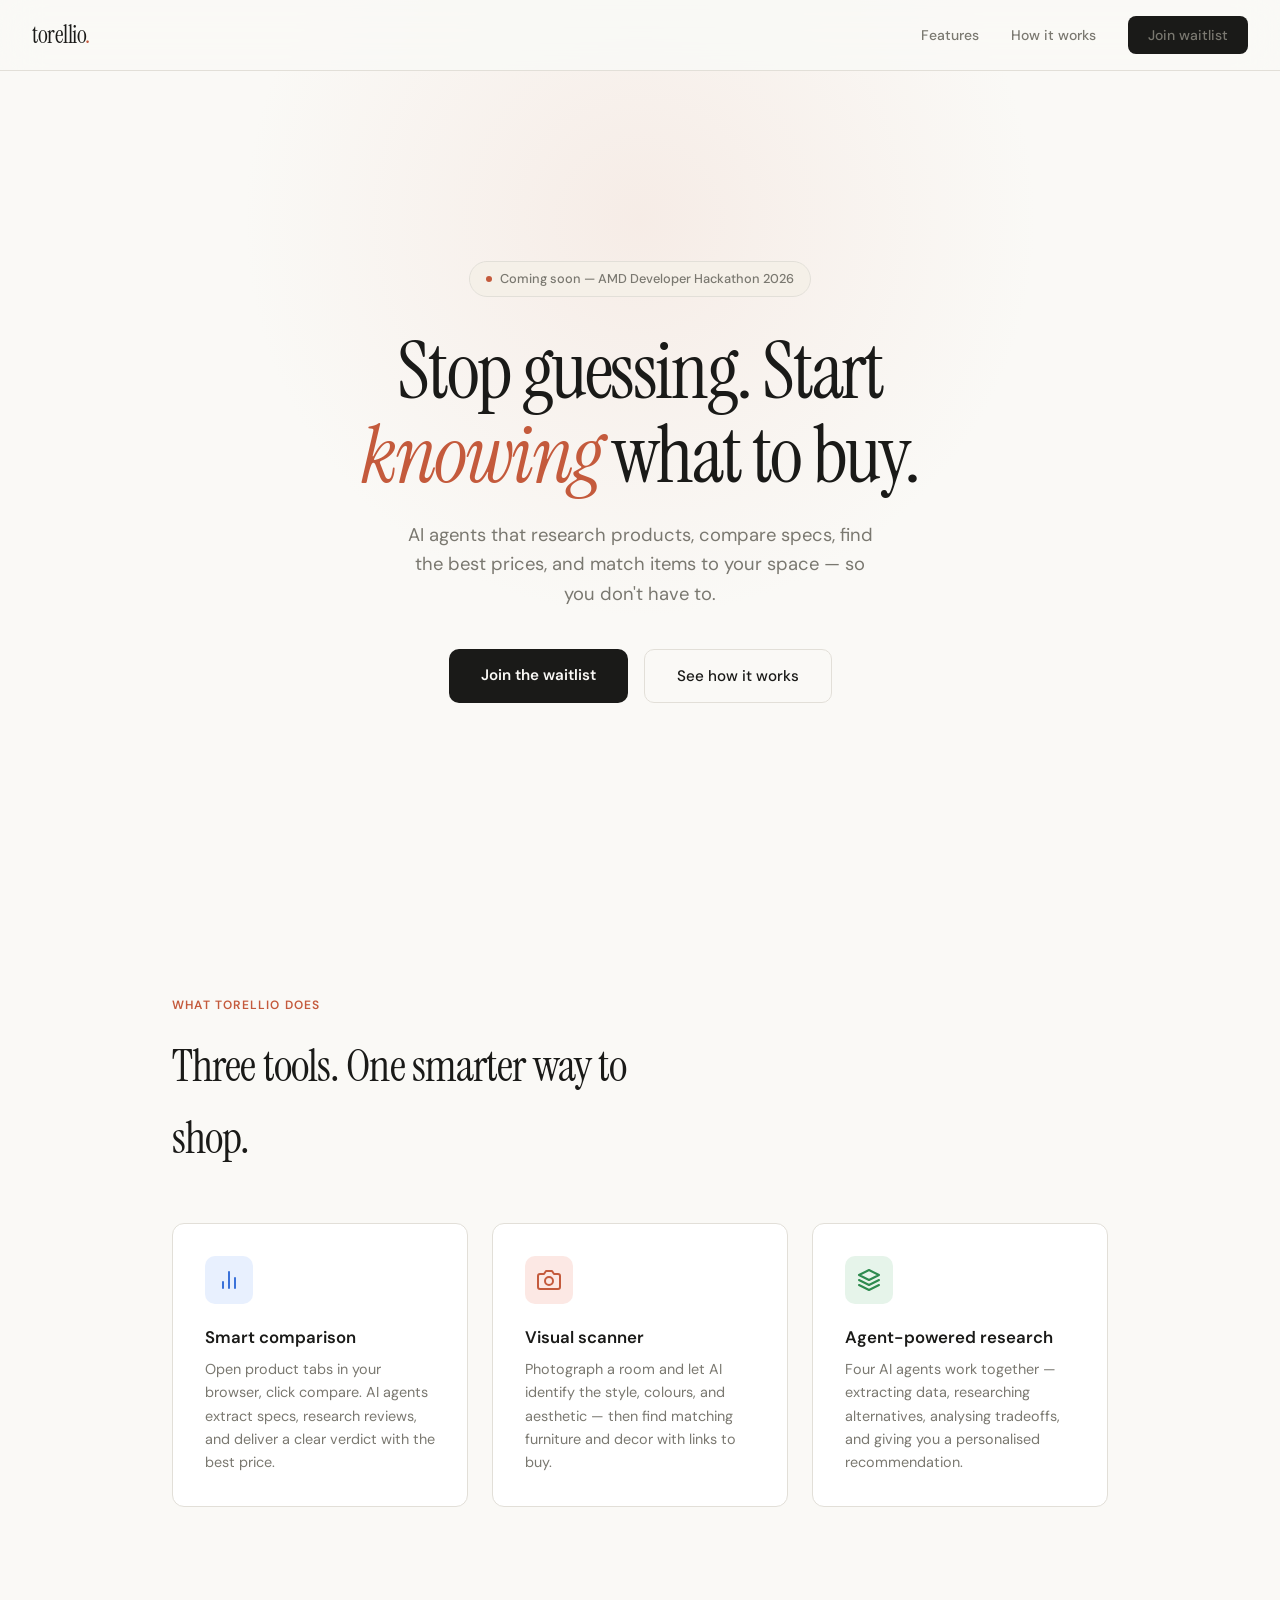
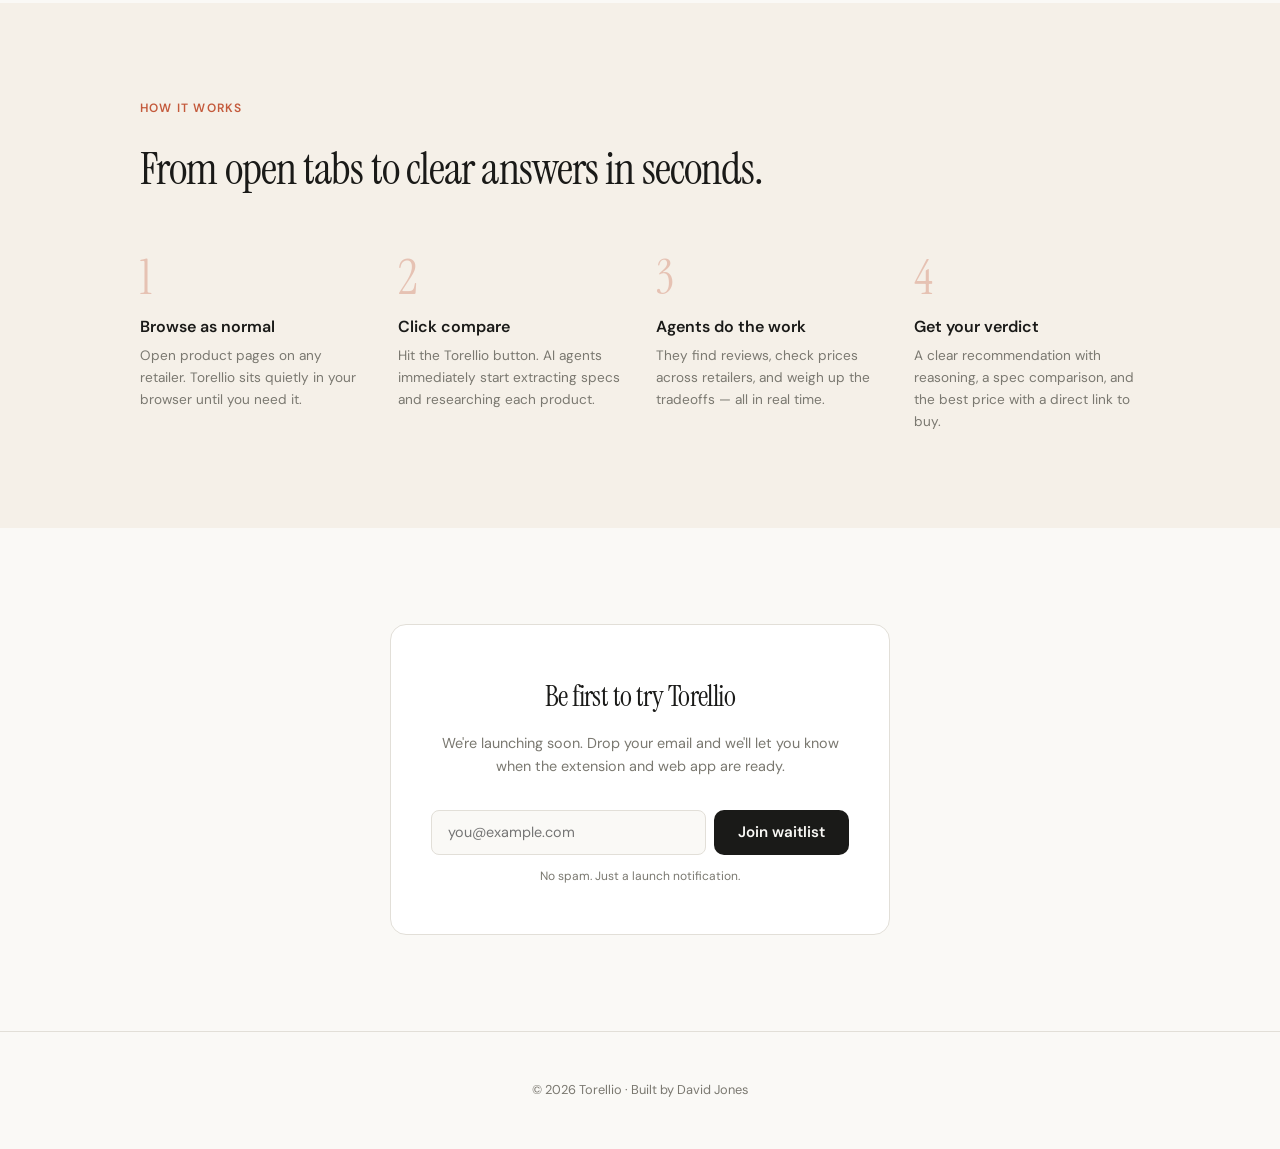
==== index.html @ 9ea8a713 "Initial landing page" ====
<!DOCTYPE html>
<html lang="en">
<head>
<meta charset="UTF-8">
<meta name="viewport" content="width=device-width, initial-scale=1.0">
<title>Torellio — Shop smarter with AI agents</title>
<meta name="description" content="Torellio uses AI agents to compare products, find the best prices, and match items to your style. Browser extension and visual scanner.">
<link rel="preconnect" href="https://fonts.googleapis.com">
<link rel="preconnect" href="https://fonts.gstatic.com" crossorigin>
<link href="https://fonts.googleapis.com/css2?family=DM+Sans:ital,opsz,wght@0,9..40,400;0,9..40,500;0,9..40,600;0,9..40,700;1,9..40,400&family=Instrument+Serif:ital@0;1&display=swap" rel="stylesheet">
<style>
*,*::before,*::after{margin:0;padding:0;box-sizing:border-box}
:root{
  --ink:#1a1a18;
  --paper:#faf9f6;
  --warm:#f5f0e8;
  --accent:#c45a3c;
  --accent-light:#f0d9cf;
  --muted:#7a7870;
  --border:#e2dfd8;
  --radius:12px;
}
html{scroll-behavior:smooth}
body{
  font-family:'DM Sans',system-ui,sans-serif;
  background:var(--paper);
  color:var(--ink);
  line-height:1.6;
  -webkit-font-smoothing:antialiased;
}

/* NAV */
nav{
  position:fixed;top:0;left:0;right:0;z-index:100;
  padding:1rem 2rem;
  display:flex;align-items:center;justify-content:space-between;
  background:rgba(250,249,246,0.85);
  backdrop-filter:blur(20px);
  border-bottom:1px solid var(--border);
}
.logo{
  font-family:'Instrument Serif',serif;
  font-size:1.5rem;
  font-weight:400;
  letter-spacing:-0.02em;
  color:var(--ink);
  text-decoration:none;
}
.logo span{color:var(--accent)}
.nav-links{display:flex;gap:2rem;align-items:center}
.nav-links a{
  text-decoration:none;color:var(--muted);
  font-size:0.875rem;font-weight:500;
  transition:color 0.2s;
}
.nav-links a:hover{color:var(--ink)}
.nav-cta{
  background:var(--ink);color:var(--paper);
  padding:0.5rem 1.25rem;border-radius:8px;
  font-size:0.875rem;font-weight:600;
  text-decoration:none;transition:opacity 0.2s;
}
.nav-cta:hover{opacity:0.85}

/* HERO */
.hero{
  min-height:100vh;
  display:flex;flex-direction:column;
  align-items:center;justify-content:center;
  text-align:center;
  padding:8rem 2rem 4rem;
  position:relative;
  overflow:hidden;
}
.hero::before{
  content:'';position:absolute;
  top:-20%;left:50%;transform:translateX(-50%);
  width:800px;height:800px;
  background:radial-gradient(circle,var(--accent-light) 0%,transparent 70%);
  opacity:0.4;pointer-events:none;
}
.badge{
  display:inline-flex;align-items:center;gap:0.5rem;
  background:var(--warm);border:1px solid var(--border);
  padding:0.4rem 1rem;border-radius:100px;
  font-size:0.8rem;font-weight:500;color:var(--muted);
  margin-bottom:2rem;
  animation:fadeUp 0.8s ease both;
}
.badge-dot{
  width:6px;height:6px;border-radius:50%;
  background:var(--accent);
  animation:pulse 2s ease infinite;
}
h1{
  font-family:'Instrument Serif',serif;
  font-size:clamp(2.8rem,7vw,5rem);
  line-height:1.05;
  font-weight:400;
  letter-spacing:-0.03em;
  max-width:700px;
  margin-bottom:1.5rem;
  animation:fadeUp 0.8s ease 0.1s both;
}
h1 em{
  font-style:italic;
  color:var(--accent);
}
.hero p{
  font-size:1.15rem;
  color:var(--muted);
  max-width:480px;
  margin-bottom:2.5rem;
  animation:fadeUp 0.8s ease 0.2s both;
}
.hero-actions{
  display:flex;gap:1rem;flex-wrap:wrap;justify-content:center;
  animation:fadeUp 0.8s ease 0.3s both;
}
.btn-primary{
  background:var(--ink);color:var(--paper);
  padding:0.85rem 2rem;border-radius:10px;
  font-size:0.95rem;font-weight:600;
  text-decoration:none;
  transition:transform 0.2s,opacity 0.2s;
  border:none;cursor:pointer;
  font-family:inherit;
}
.btn-primary:hover{transform:translateY(-1px);opacity:0.9}
.btn-secondary{
  background:transparent;color:var(--ink);
  padding:0.85rem 2rem;border-radius:10px;
  font-size:0.95rem;font-weight:500;
  text-decoration:none;
  border:1px solid var(--border);
  transition:border-color 0.2s;
}
.btn-secondary:hover{border-color:var(--muted)}

/* FEATURES */
.features{
  padding:6rem 2rem;
  max-width:1000px;margin:0 auto;
}
.section-label{
  font-size:0.75rem;font-weight:600;
  text-transform:uppercase;letter-spacing:0.1em;
  color:var(--accent);
  margin-bottom:1rem;
}
.features h2{
  font-family:'Instrument Serif',serif;
  font-size:clamp(2rem,4vw,2.8rem);
  font-weight:400;
  letter-spacing:-0.02em;
  margin-bottom:3rem;
  max-width:500px;
}
.feature-grid{
  display:grid;
  grid-template-columns:repeat(auto-fit,minmax(280px,1fr));
  gap:1.5rem;
}
.feature-card{
  background:white;
  border:1px solid var(--border);
  border-radius:var(--radius);
  padding:2rem;
  transition:transform 0.3s ease,box-shadow 0.3s ease;
}
.feature-card:hover{
  transform:translateY(-4px);
  box-shadow:0 12px 40px rgba(0,0,0,0.06);
}
.feature-icon{
  width:48px;height:48px;
  border-radius:10px;
  display:flex;align-items:center;justify-content:center;
  font-size:1.4rem;
  margin-bottom:1.25rem;
}
.fi-compare{background:#e8f0fe;color:#3b72d9}
.fi-scan{background:#fce8e4;color:var(--accent)}
.fi-agent{background:#e6f4ea;color:#2d8a4e}
.feature-card h3{
  font-size:1.05rem;font-weight:600;
  margin-bottom:0.5rem;
}
.feature-card p{
  font-size:0.9rem;color:var(--muted);
  line-height:1.6;
}

/* HOW IT WORKS */
.how{
  padding:6rem 2rem;
  background:var(--warm);
}
.how-inner{max-width:1000px;margin:0 auto}
.how h2{
  font-family:'Instrument Serif',serif;
  font-size:clamp(2rem,4vw,2.8rem);
  font-weight:400;letter-spacing:-0.02em;
  margin-bottom:3rem;
}
.steps{
  display:grid;
  grid-template-columns:repeat(auto-fit,minmax(200px,1fr));
  gap:2rem;
}
.step{position:relative}
.step-num{
  font-family:'Instrument Serif',serif;
  font-size:3rem;color:var(--accent);
  opacity:0.3;line-height:1;
  margin-bottom:0.75rem;
}
.step h3{
  font-size:1rem;font-weight:600;
  margin-bottom:0.4rem;
}
.step p{font-size:0.85rem;color:var(--muted)}

/* WAITLIST */
.waitlist{
  padding:6rem 2rem;
  text-align:center;
}
.waitlist-inner{
  max-width:500px;margin:0 auto;
  background:white;
  border:1px solid var(--border);
  border-radius:16px;
  padding:3rem 2.5rem;
}
.waitlist h2{
  font-family:'Instrument Serif',serif;
  font-size:1.8rem;font-weight:400;
  letter-spacing:-0.02em;
  margin-bottom:0.75rem;
}
.waitlist p{
  font-size:0.9rem;color:var(--muted);
  margin-bottom:2rem;
}
.email-form{
  display:flex;gap:0.5rem;
}
.email-form input{
  flex:1;
  padding:0.8rem 1rem;
  border:1px solid var(--border);
  border-radius:8px;
  font-size:0.9rem;
  font-family:inherit;
  background:var(--paper);
  outline:none;
  transition:border-color 0.2s;
}
.email-form input:focus{border-color:var(--accent)}
.email-form button{
  padding:0.8rem 1.5rem;
  white-space:nowrap;
}
.form-note{
  font-size:0.75rem;color:var(--muted);
  margin-top:0.75rem;
}

/* FOOTER */
footer{
  padding:3rem 2rem;
  border-top:1px solid var(--border);
  text-align:center;
}
footer p{font-size:0.8rem;color:var(--muted)}
footer a{color:var(--muted);text-decoration:none}
footer a:hover{color:var(--ink)}

/* ANIMATIONS */
@keyframes fadeUp{
  from{opacity:0;transform:translateY(20px)}
  to{opacity:1;transform:translateY(0)}
}
@keyframes pulse{
  0%,100%{opacity:1}
  50%{opacity:0.4}
}

/* SCROLL ANIMATIONS */
.reveal{
  opacity:0;transform:translateY(30px);
  transition:opacity 0.6s ease,transform 0.6s ease;
}
.reveal.visible{opacity:1;transform:translateY(0)}

/* MOBILE */
@media(max-width:640px){
  nav{padding:1rem}
  .nav-links a:not(.nav-cta){display:none}
  .hero{padding:7rem 1.5rem 3rem}
  .email-form{flex-direction:column}
  .features,.how,.waitlist{padding:4rem 1.5rem}
  .waitlist-inner{padding:2rem 1.5rem}
}
</style>
</head>
<body>

<nav>
  <a href="/" class="logo">torellio<span>.</span></a>
  <div class="nav-links">
    <a href="#features">Features</a>
    <a href="#how">How it works</a>
    <a href="#waitlist" class="nav-cta">Join waitlist</a>
  </div>
</nav>

<section class="hero">
  <div class="badge">
    <span class="badge-dot"></span>
    Coming soon — AMD Developer Hackathon 2026
  </div>
  <h1>Stop guessing. Start <em>knowing</em> what to buy.</h1>
  <p>AI agents that research products, compare specs, find the best prices, and match items to your space — so you don't have to.</p>
  <div class="hero-actions">
    <a href="#waitlist" class="btn-primary">Join the waitlist</a>
    <a href="#features" class="btn-secondary">See how it works</a>
  </div>
</section>

<section class="features" id="features">
  <div class="section-label reveal">What Torellio does</div>
  <h2 class="reveal">Three tools. One smarter way to shop.</h2>
  <div class="feature-grid">
    <div class="feature-card reveal">
      <div class="feature-icon fi-compare">
        <svg width="24" height="24" fill="none" stroke="currentColor" stroke-width="2" stroke-linecap="round" stroke-linejoin="round" viewBox="0 0 24 24"><path d="M18 20V10M12 20V4M6 20v-6"/></svg>
      </div>
      <h3>Smart comparison</h3>
      <p>Open product tabs in your browser, click compare. AI agents extract specs, research reviews, and deliver a clear verdict with the best price.</p>
    </div>
    <div class="feature-card reveal">
      <div class="feature-icon fi-scan">
        <svg width="24" height="24" fill="none" stroke="currentColor" stroke-width="2" stroke-linecap="round" stroke-linejoin="round" viewBox="0 0 24 24"><path d="M23 19a2 2 0 0 1-2 2H3a2 2 0 0 1-2-2V8a2 2 0 0 1 2-2h4l2-3h6l2 3h4a2 2 0 0 1 2 2z"/><circle cx="12" cy="13" r="4"/></svg>
      </div>
      <h3>Visual scanner</h3>
      <p>Photograph a room and let AI identify the style, colours, and aesthetic — then find matching furniture and decor with links to buy.</p>
    </div>
    <div class="feature-card reveal">
      <div class="feature-icon fi-agent">
        <svg width="24" height="24" fill="none" stroke="currentColor" stroke-width="2" stroke-linecap="round" stroke-linejoin="round" viewBox="0 0 24 24"><path d="M12 2L2 7l10 5 10-5-10-5zM2 17l10 5 10-5M2 12l10 5 10-5"/></svg>
      </div>
      <h3>Agent-powered research</h3>
      <p>Four AI agents work together — extracting data, researching alternatives, analysing tradeoffs, and giving you a personalised recommendation.</p>
    </div>
  </div>
</section>

<section class="how" id="how">
  <div class="how-inner">
    <div class="section-label reveal">How it works</div>
    <h2 class="reveal">From open tabs to clear answers in seconds.</h2>
    <div class="steps">
      <div class="step reveal">
        <div class="step-num">1</div>
        <h3>Browse as normal</h3>
        <p>Open product pages on any retailer. Torellio sits quietly in your browser until you need it.</p>
      </div>
      <div class="step reveal">
        <div class="step-num">2</div>
        <h3>Click compare</h3>
        <p>Hit the Torellio button. AI agents immediately start extracting specs and researching each product.</p>
      </div>
      <div class="step reveal">
        <div class="step-num">3</div>
        <h3>Agents do the work</h3>
        <p>They find reviews, check prices across retailers, and weigh up the tradeoffs — all in real time.</p>
      </div>
      <div class="step reveal">
        <div class="step-num">4</div>
        <h3>Get your verdict</h3>
        <p>A clear recommendation with reasoning, a spec comparison, and the best price with a direct link to buy.</p>
      </div>
    </div>
  </div>
</section>

<section class="waitlist" id="waitlist">
  <div class="waitlist-inner reveal">
    <h2>Be first to try Torellio</h2>
    <p>We're launching soon. Drop your email and we'll let you know when the extension and web app are ready.</p>
    <form class="email-form" onsubmit="handleSubmit(event)">
      <input type="email" placeholder="you@example.com" required id="email-input">
      <button type="submit" class="btn-primary" id="submit-btn">Join waitlist</button>
    </form>
    <div class="form-note">No spam. Just a launch notification.</div>
  </div>
</section>

<footer>
  <p>&copy; 2026 Torellio &middot; Built by <a href="https://bongosclub.uk" target="_blank" rel="noopener">David Jones</a></p>
</footer>

<script>
const observer = new IntersectionObserver((entries) => {
  entries.forEach((entry, i) => {
    if (entry.isIntersecting) {
      setTimeout(() => entry.target.classList.add('visible'), i * 80);
      observer.unobserve(entry.target);
    }
  });
}, { threshold: 0.15 });

document.querySelectorAll('.reveal').forEach(el => observer.observe(el));

function handleSubmit(e) {
  e.preventDefault();
  const btn = document.getElementById('submit-btn');
  const input = document.getElementById('email-input');
  btn.textContent = 'You\'re in!';
  btn.style.background = '#2d8a4e';
  input.disabled = true;
  btn.disabled = true;
  setTimeout(() => {
    btn.textContent = 'Joined';
  }, 1500);
}
</script>

</body>
</html>
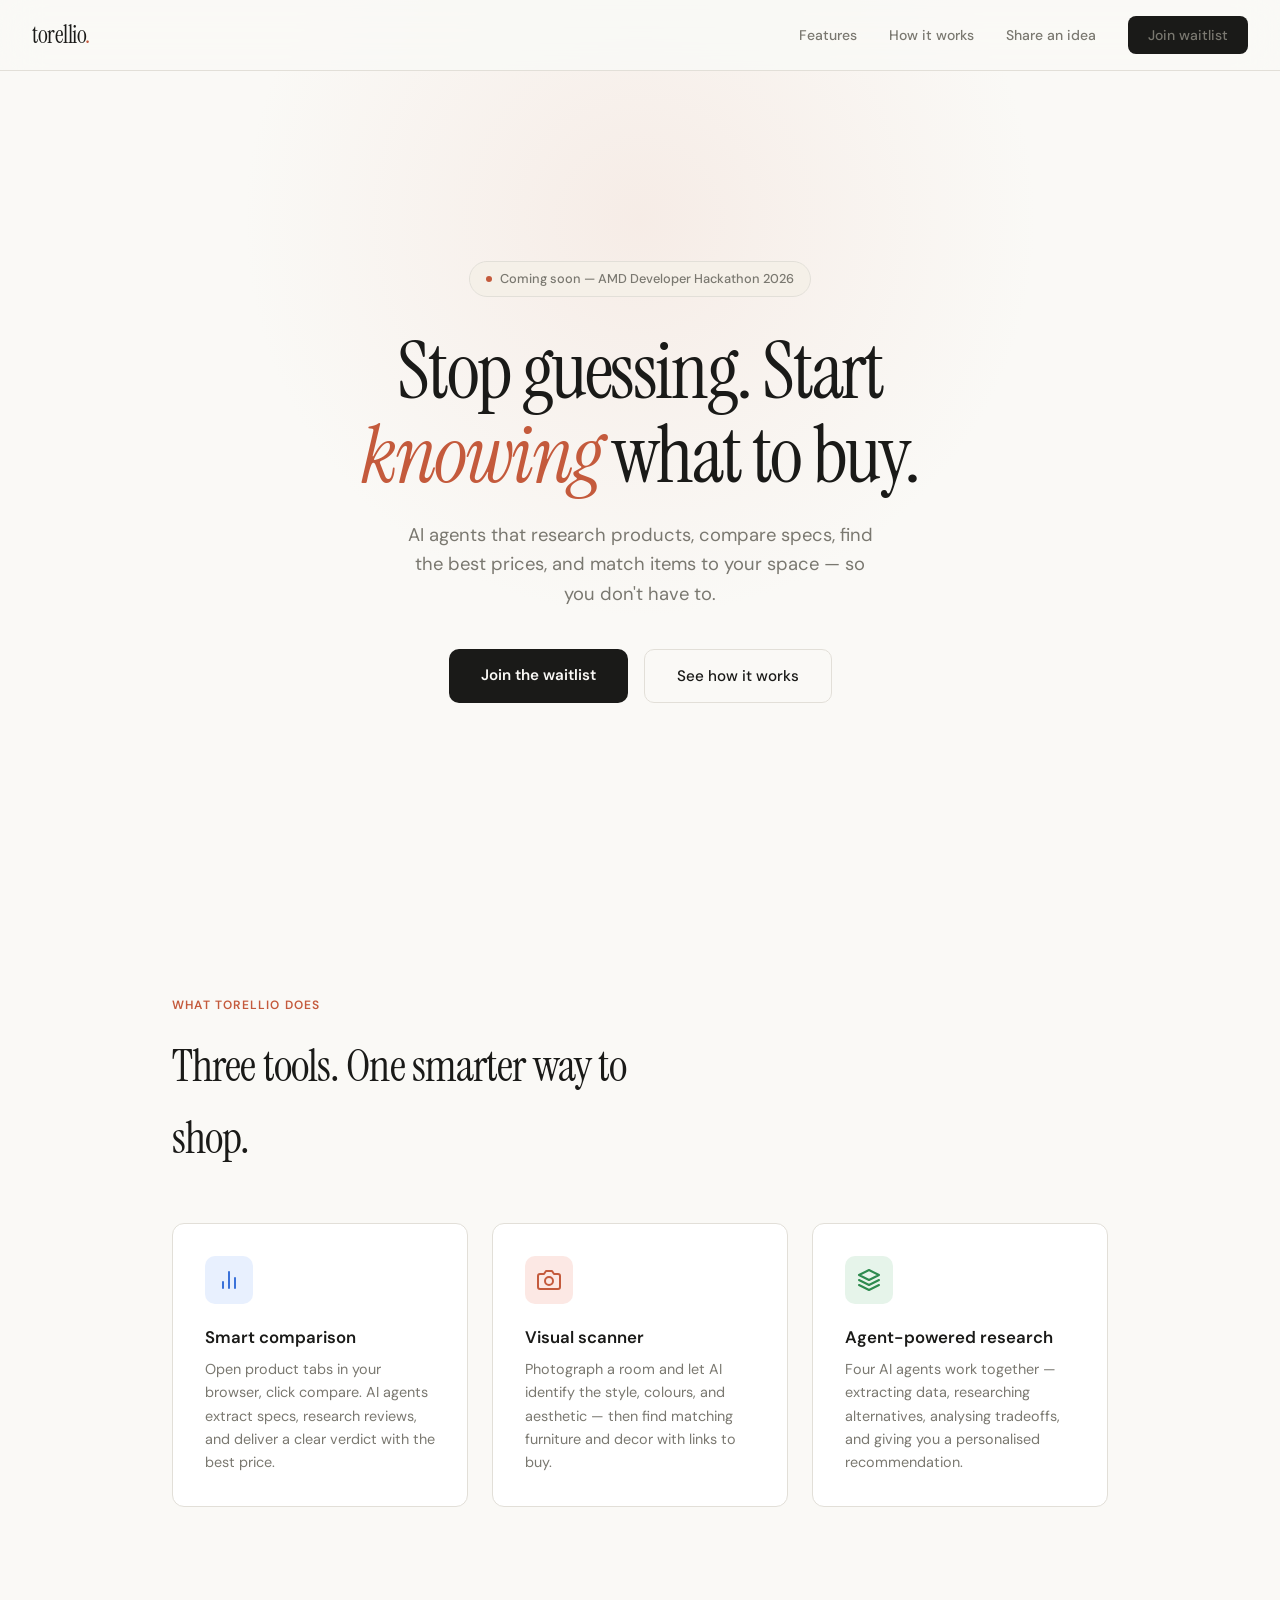
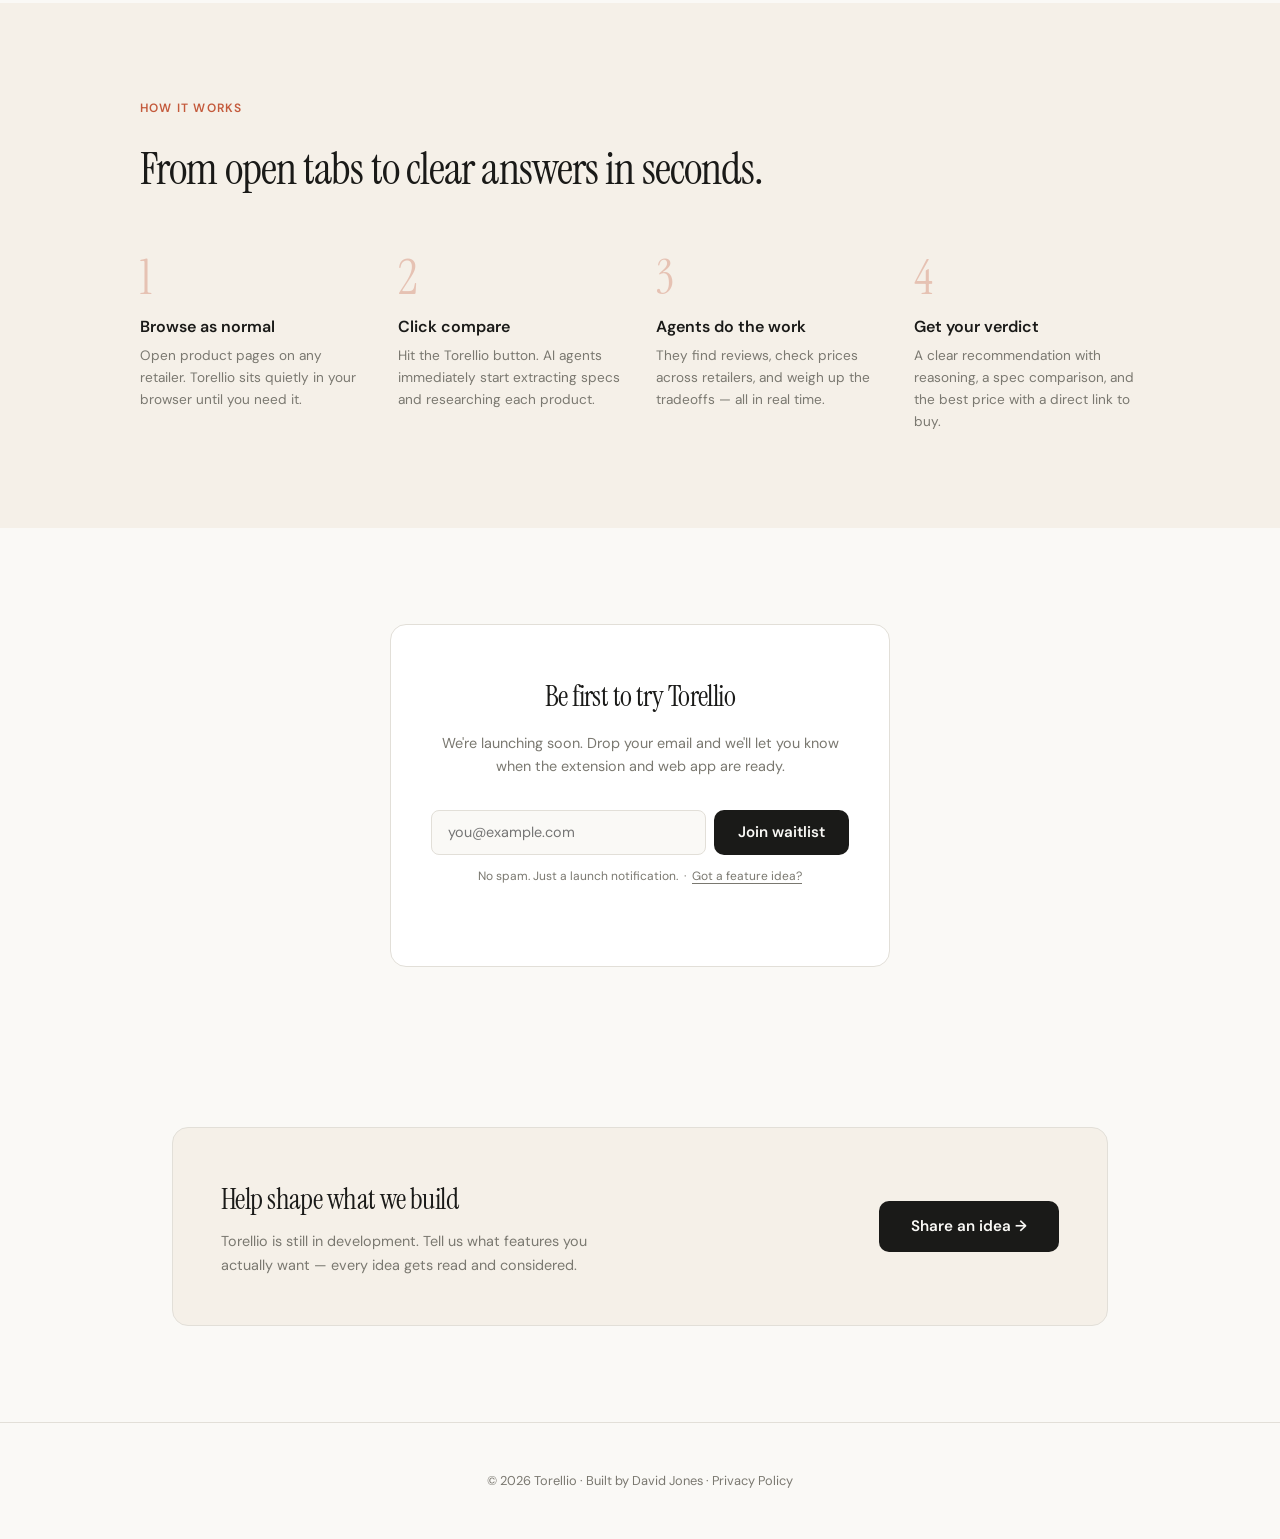
==== commit f4f5bee1: "Move HTML to repo root so Cloudflare Pages serves them correctly Pages serves from root by default —" ====
--- a/index.html
+++ b/index.html
@@ -267,6 +267,35 @@
   margin-top:0.75rem;
 }
 
+/* IDEAS CTA */
+.ideas-cta{
+  padding:4rem 2rem 6rem;
+  max-width:1000px;margin:0 auto;
+}
+.ideas-cta-inner{
+  background:var(--warm);
+  border:1px solid var(--border);
+  border-radius:16px;
+  padding:3rem;
+  display:flex;
+  align-items:center;
+  justify-content:space-between;
+  gap:2rem;
+}
+.ideas-cta-text h2{
+  font-family:'Instrument Serif',serif;
+  font-size:1.8rem;font-weight:400;
+  letter-spacing:-0.02em;
+  margin-bottom:0.5rem;
+}
+.ideas-cta-text p{
+  font-size:0.9rem;color:var(--muted);
+  max-width:380px;
+}
+@media(max-width:640px){
+  .ideas-cta-inner{flex-direction:column;align-items:flex-start;padding:2rem 1.5rem}
+}
+
 /* FOOTER */
 footer{
   padding:3rem 2rem;
@@ -297,7 +326,8 @@
 /* MOBILE */
 @media(max-width:640px){
   nav{padding:1rem}
-  .nav-links a:not(.nav-cta){display:none}
+  .nav-links a:not(.nav-cta):not(.nav-ideas){display:none}
+  .nav-ideas{font-size:0.8rem}
   .hero{padding:7rem 1.5rem 3rem}
   .email-form{flex-direction:column}
   .features,.how,.waitlist{padding:4rem 1.5rem}
@@ -312,6 +342,7 @@
   <div class="nav-links">
     <a href="#features">Features</a>
     <a href="#how">How it works</a>
+    <a href="/ideas" class="nav-ideas">Share an idea</a>
     <a href="#waitlist" class="nav-cta">Join waitlist</a>
   </div>
 </nav>
@@ -390,19 +421,56 @@
   <div class="waitlist-inner reveal">
     <h2>Be first to try Torellio</h2>
     <p>We're launching soon. Drop your email and we'll let you know when the extension and web app are ready.</p>
-    <form class="email-form" onsubmit="handleSubmit(event)">
-      <input type="email" placeholder="you@example.com" required id="email-input">
-      <button type="submit" class="btn-primary" id="submit-btn">Join waitlist</button>
-    </form>
-    <div class="form-note">No spam. Just a launch notification.</div>
+
+    <div id="waitlist-form-state">
+      <form class="email-form" onsubmit="handleSubmit(event)" id="waitlist-form">
+        <input type="email" placeholder="you@example.com" required id="email-input">
+        <button type="submit" class="btn-primary" id="submit-btn">Join waitlist</button>
+      </form>
+      <div class="form-note">
+        No spam. Just a launch notification. &nbsp;·&nbsp;
+        <a href="/ideas" style="color:var(--muted);text-decoration:underline;text-underline-offset:3px">Got a feature idea?</a>
+      </div>
+    </div>
+
+    <div id="waitlist-success" style="display:none">
+      <div style="font-size:1.5rem;margin-bottom:0.5rem">🎉</div>
+      <p style="font-weight:500;color:var(--ink);margin-bottom:0.25rem">You're on the list!</p>
+      <p style="font-size:0.85rem">We'll be in touch when Torellio launches. &nbsp;·&nbsp;
+        <a href="/ideas" style="color:var(--muted);text-decoration:underline;text-underline-offset:3px">Share a feature idea?</a>
+      </p>
+    </div>
+
+    <div id="waitlist-duplicate" style="display:none">
+      <p style="font-size:0.9rem;color:var(--muted)">You're already on the list — we'll be in touch. &nbsp;·&nbsp;
+        <a href="/ideas" style="color:var(--muted);text-decoration:underline;text-underline-offset:3px">Got a feature idea?</a>
+      </p>
+    </div>
+
+    <p style="font-size:0.8rem;color:var(--muted);margin-top:1rem">
+      <span id="waitlist-count" style="font-weight:600;color:var(--ink)"></span>
+    </p>
   </div>
 </section>
 
+<section class="ideas-cta">
+  <div class="ideas-cta-inner reveal">
+    <div class="ideas-cta-text">
+      <h2>Help shape what we build</h2>
+      <p>Torellio is still in development. Tell us what features you actually want — every idea gets read and considered.</p>
+    </div>
+    <a href="/ideas" class="btn-primary" style="white-space:nowrap;flex-shrink:0">Share an idea &rarr;</a>
+  </div>
+</section>
+
 <footer>
-  <p>&copy; 2026 Torellio &middot; Built by <a href="https://bongosclub.uk" target="_blank" rel="noopener">David Jones</a></p>
+  <p>&copy; 2026 Torellio &middot; Built by <a href="https://bongosclub.uk" target="_blank" rel="noopener">David Jones</a> &middot; <a href="/privacy">Privacy Policy</a></p>
 </footer>
 
 <script>
+// Replace with your Worker URL once deployed
+const WORKER_URL = 'https://torellio-api.davidjonesuk1997.workers.dev';
+
 const observer = new IntersectionObserver((entries) => {
   entries.forEach((entry, i) => {
     if (entry.isIntersecting) {
@@ -411,20 +479,51 @@
     }
   });
 }, { threshold: 0.15 });
-
 document.querySelectorAll('.reveal').forEach(el => observer.observe(el));
 
-function handleSubmit(e) {
+// Load waitlist count
+async function loadCount() {
+  try {
+    const res = await fetch(`${WORKER_URL}/api/stats`);
+    const data = await res.json();
+    if (data.waitlist > 0) {
+      document.getElementById('waitlist-count').textContent =
+        `${data.waitlist.toLocaleString()} people already signed up`;
+    }
+  } catch {}
+}
+loadCount();
+
+async function handleSubmit(e) {
   e.preventDefault();
   const btn = document.getElementById('submit-btn');
   const input = document.getElementById('email-input');
-  btn.textContent = 'You\'re in!';
-  btn.style.background = '#2d8a4e';
-  input.disabled = true;
+  const email = input.value.trim();
+
   btn.disabled = true;
-  setTimeout(() => {
-    btn.textContent = 'Joined';
-  }, 1500);
+  btn.textContent = 'Joining…';
+
+  try {
+    const res = await fetch(`${WORKER_URL}/api/waitlist`, {
+      method: 'POST',
+      headers: { 'Content-Type': 'application/json' },
+      body: JSON.stringify({ email }),
+    });
+    const data = await res.json();
+
+    document.getElementById('waitlist-form-state').style.display = 'none';
+
+    if (data.message === 'already_registered') {
+      document.getElementById('waitlist-duplicate').style.display = 'block';
+    } else {
+      document.getElementById('waitlist-success').style.display = 'block';
+      loadCount();
+    }
+  } catch {
+    btn.disabled = false;
+    btn.textContent = 'Join waitlist';
+    alert('Something went wrong. Please try again.');
+  }
 }
 </script>
 
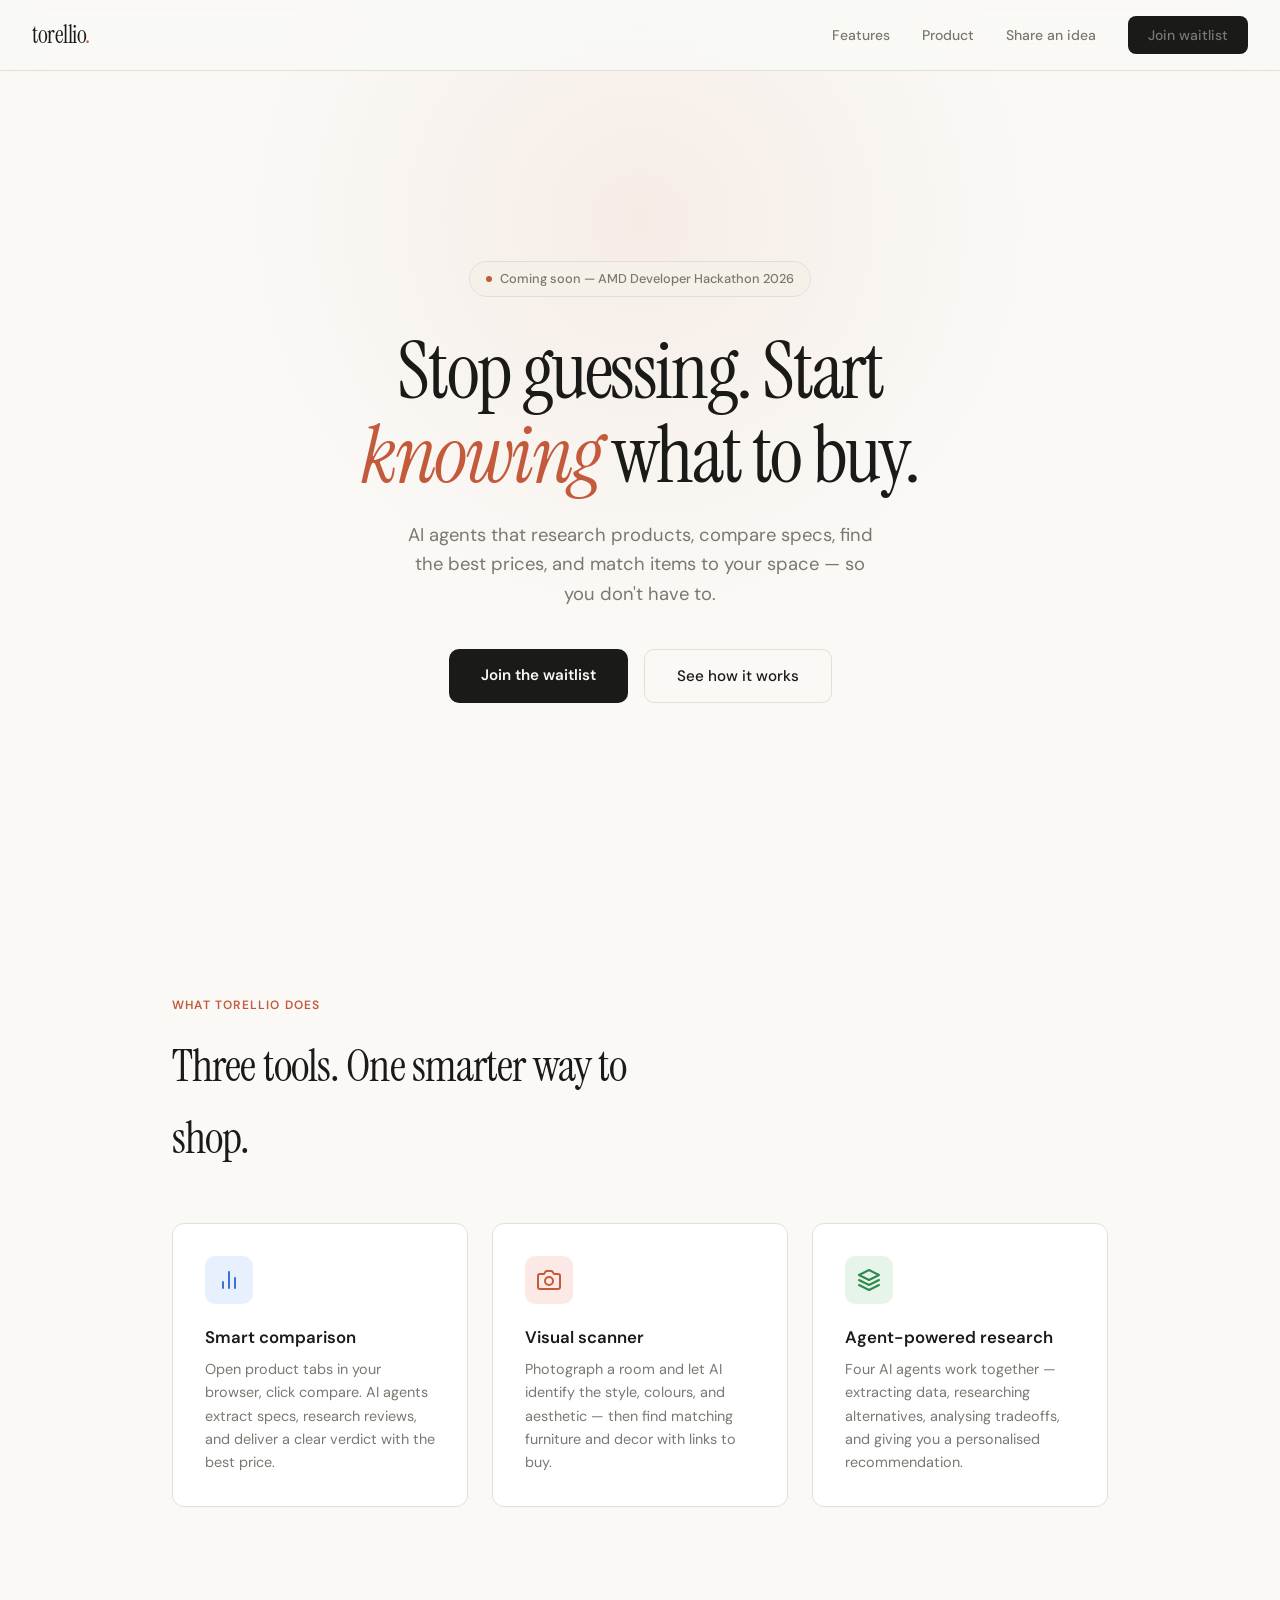
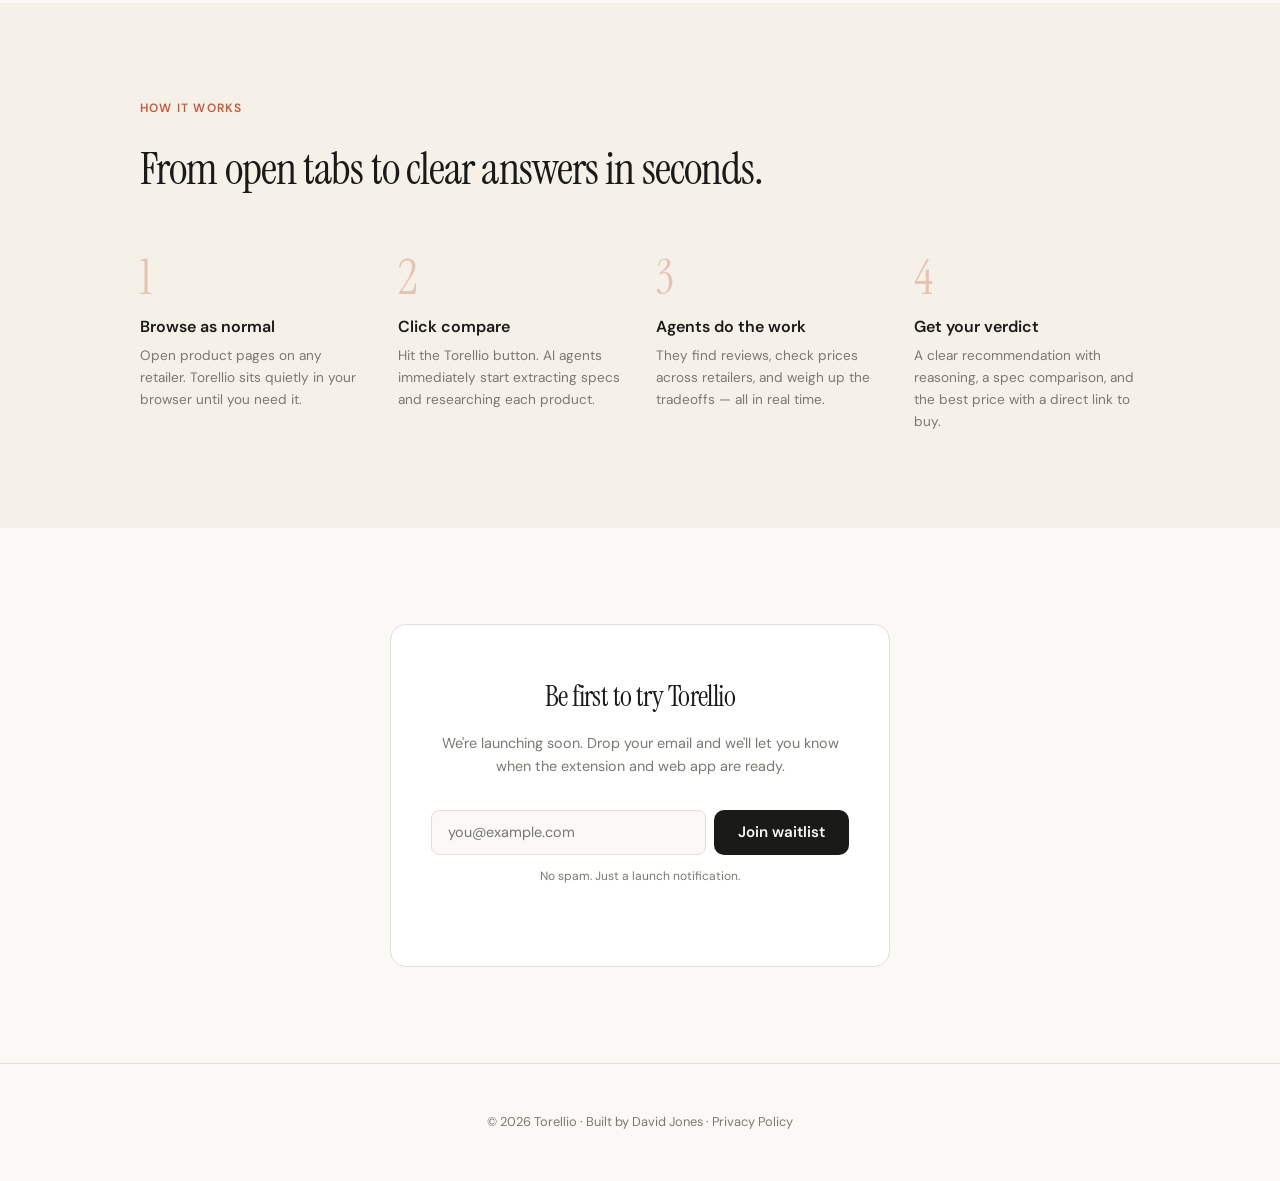
==== commit d7a093f3: "Add inline ideas flow and product coming-soon page - Waitlist success now shows inline idea form (ca" ====
--- a/index.html
+++ b/index.html
@@ -267,34 +267,57 @@
   margin-top:0.75rem;
 }
 
-/* IDEAS CTA */
-.ideas-cta{
-  padding:4rem 2rem 6rem;
-  max-width:1000px;margin:0 auto;
-}
-.ideas-cta-inner{
-  background:var(--warm);
+/* INLINE IDEA FORM */
+.idea-step{
+  border-top:1px solid var(--border);
+  margin-top:1.75rem;
+  padding-top:1.75rem;
+  text-align:left;
+}
+.idea-step-label{
+  font-size:0.75rem;font-weight:600;
+  text-transform:uppercase;letter-spacing:0.08em;
+  color:var(--accent);margin-bottom:0.5rem;
+}
+.idea-step h3{
+  font-family:'Instrument Serif',serif;
+  font-size:1.2rem;font-weight:400;
+  margin-bottom:0.25rem;
+}
+.idea-step > p{font-size:0.85rem;color:var(--muted);margin-bottom:1.25rem}
+.idea-field{margin-bottom:1rem}
+.idea-field label{
+  display:block;font-size:0.8rem;font-weight:500;
+  margin-bottom:0.4rem;
+}
+.idea-field select,.idea-field textarea{
+  width:100%;
+  padding:0.7rem 0.9rem;
   border:1px solid var(--border);
-  border-radius:16px;
-  padding:3rem;
-  display:flex;
-  align-items:center;
-  justify-content:space-between;
-  gap:2rem;
-}
-.ideas-cta-text h2{
-  font-family:'Instrument Serif',serif;
-  font-size:1.8rem;font-weight:400;
-  letter-spacing:-0.02em;
-  margin-bottom:0.5rem;
-}
-.ideas-cta-text p{
-  font-size:0.9rem;color:var(--muted);
-  max-width:380px;
-}
-@media(max-width:640px){
-  .ideas-cta-inner{flex-direction:column;align-items:flex-start;padding:2rem 1.5rem}
-}
+  border-radius:8px;
+  font-size:0.875rem;font-family:inherit;
+  background:var(--paper);color:var(--ink);
+  outline:none;
+  transition:border-color 0.2s;
+  appearance:none;
+}
+.idea-field select{
+  background-image:url("data:image/svg+xml,%3Csvg xmlns='http://www.w3.org/2000/svg' width='12' height='12' viewBox='0 0 24 24' fill='none' stroke='%237a7870' stroke-width='2'%3E%3Cpath d='M6 9l6 6 6-6'/%3E%3C/svg%3E");
+  background-repeat:no-repeat;background-position:right 0.9rem center;
+  padding-right:2.5rem;cursor:pointer;
+}
+.idea-field textarea{resize:vertical;min-height:100px;line-height:1.6}
+.idea-field select:focus,.idea-field textarea:focus{border-color:var(--accent)}
+.idea-actions{display:flex;gap:0.75rem;margin-top:0.25rem}
+.idea-actions .btn-primary{flex:1;padding:0.75rem 1rem;font-size:0.875rem}
+.btn-skip{
+  background:transparent;color:var(--muted);
+  padding:0.75rem 1rem;border-radius:10px;
+  font-size:0.875rem;font-weight:500;
+  border:1px solid var(--border);cursor:pointer;
+  font-family:inherit;transition:border-color 0.2s;
+}
+.btn-skip:hover{border-color:var(--muted);color:var(--ink)}
 
 /* FOOTER */
 footer{
@@ -341,7 +364,7 @@
   <a href="/" class="logo">torellio<span>.</span></a>
   <div class="nav-links">
     <a href="#features">Features</a>
-    <a href="#how">How it works</a>
+    <a href="/product">Product</a>
     <a href="/ideas" class="nav-ideas">Share an idea</a>
     <a href="#waitlist" class="nav-cta">Join waitlist</a>
   </div>
@@ -427,39 +450,53 @@
         <input type="email" placeholder="you@example.com" required id="email-input">
         <button type="submit" class="btn-primary" id="submit-btn">Join waitlist</button>
       </form>
-      <div class="form-note">
-        No spam. Just a launch notification. &nbsp;·&nbsp;
-        <a href="/ideas" style="color:var(--muted);text-decoration:underline;text-underline-offset:3px">Got a feature idea?</a>
-      </div>
+      <div class="form-note">No spam. Just a launch notification.</div>
     </div>
 
     <div id="waitlist-success" style="display:none">
       <div style="font-size:1.5rem;margin-bottom:0.5rem">🎉</div>
       <p style="font-weight:500;color:var(--ink);margin-bottom:0.25rem">You're on the list!</p>
-      <p style="font-size:0.85rem">We'll be in touch when Torellio launches. &nbsp;·&nbsp;
-        <a href="/ideas" style="color:var(--muted);text-decoration:underline;text-underline-offset:3px">Share a feature idea?</a>
-      </p>
+      <p style="font-size:0.85rem;color:var(--muted)">We'll be in touch when Torellio launches.</p>
+      <div class="idea-step" id="inline-idea-form">
+        <div class="idea-step-label">While you're here</div>
+        <h3>Got a feature idea?</h3>
+        <p>Tell us what would make Torellio useful for you — every idea gets read.</p>
+        <form id="inline-ideas-form" novalidate>
+          <div class="idea-field">
+            <label for="idea-category">Category</label>
+            <select id="idea-category" required>
+              <option value="" disabled selected>Select a category…</option>
+              <option value="Comparison">Comparison — how products are compared</option>
+              <option value="Visual Scanner">Visual Scanner — room photo feature</option>
+              <option value="Price Tracking">Price Tracking — alerts, history, accuracy</option>
+              <option value="Browser Extension">Browser Extension — how it works in your browser</option>
+              <option value="Retailers">Retailers — which shops are supported</option>
+              <option value="Results">Results — how verdicts and recommendations work</option>
+              <option value="Other">Other — anything else</option>
+            </select>
+          </div>
+          <div class="idea-field">
+            <label for="idea-text">Your idea</label>
+            <textarea id="idea-text" placeholder="e.g. I'd love a price history chart…" maxlength="1000" required></textarea>
+          </div>
+          <div class="idea-actions">
+            <button type="submit" class="btn-primary" id="idea-submit-btn">Submit idea</button>
+            <button type="button" class="btn-skip" onclick="skipIdea()">Skip</button>
+          </div>
+        </form>
+      </div>
+      <div id="inline-idea-done" style="display:none;margin-top:1.25rem">
+        <p style="font-size:0.875rem;color:var(--muted)">Thanks — idea received. We'll see you at launch.</p>
+      </div>
     </div>
 
     <div id="waitlist-duplicate" style="display:none">
-      <p style="font-size:0.9rem;color:var(--muted)">You're already on the list — we'll be in touch. &nbsp;·&nbsp;
-        <a href="/ideas" style="color:var(--muted);text-decoration:underline;text-underline-offset:3px">Got a feature idea?</a>
-      </p>
-    </div>
-
-    <p style="font-size:0.8rem;color:var(--muted);margin-top:1rem">
+      <p style="font-size:0.9rem;color:var(--muted)">You're already on the list — we'll be in touch.</p>
+    </div>
+
+    <p style="font-size:0.8rem;color:var(--muted);margin-top:1.25rem">
       <span id="waitlist-count" style="font-weight:600;color:var(--ink)"></span>
     </p>
-  </div>
-</section>
-
-<section class="ideas-cta">
-  <div class="ideas-cta-inner reveal">
-    <div class="ideas-cta-text">
-      <h2>Help shape what we build</h2>
-      <p>Torellio is still in development. Tell us what features you actually want — every idea gets read and considered.</p>
-    </div>
-    <a href="/ideas" class="btn-primary" style="white-space:nowrap;flex-shrink:0">Share an idea &rarr;</a>
   </div>
 </section>
 
@@ -497,8 +534,7 @@
 async function handleSubmit(e) {
   e.preventDefault();
   const btn = document.getElementById('submit-btn');
-  const input = document.getElementById('email-input');
-  const email = input.value.trim();
+  const email = document.getElementById('email-input').value.trim();
 
   btn.disabled = true;
   btn.textContent = 'Joining…';
@@ -525,6 +561,35 @@
     alert('Something went wrong. Please try again.');
   }
 }
+
+document.getElementById('inline-ideas-form').addEventListener('submit', async (e) => {
+  e.preventDefault();
+  const btn = document.getElementById('idea-submit-btn');
+  const category = document.getElementById('idea-category').value;
+  const idea = document.getElementById('idea-text').value.trim();
+
+  if (!category || idea.length < 10) return;
+
+  btn.disabled = true;
+  btn.textContent = 'Submitting…';
+
+  try {
+    await fetch(`${WORKER_URL}/api/ideas`, {
+      method: 'POST',
+      headers: { 'Content-Type': 'application/json' },
+      body: JSON.stringify({ idea, category }),
+    });
+  } catch {}
+
+  showIdeaDone();
+});
+
+function skipIdea() { showIdeaDone(); }
+
+function showIdeaDone() {
+  document.getElementById('inline-idea-form').style.display = 'none';
+  document.getElementById('inline-idea-done').style.display = 'block';
+}
 </script>
 
 </body>
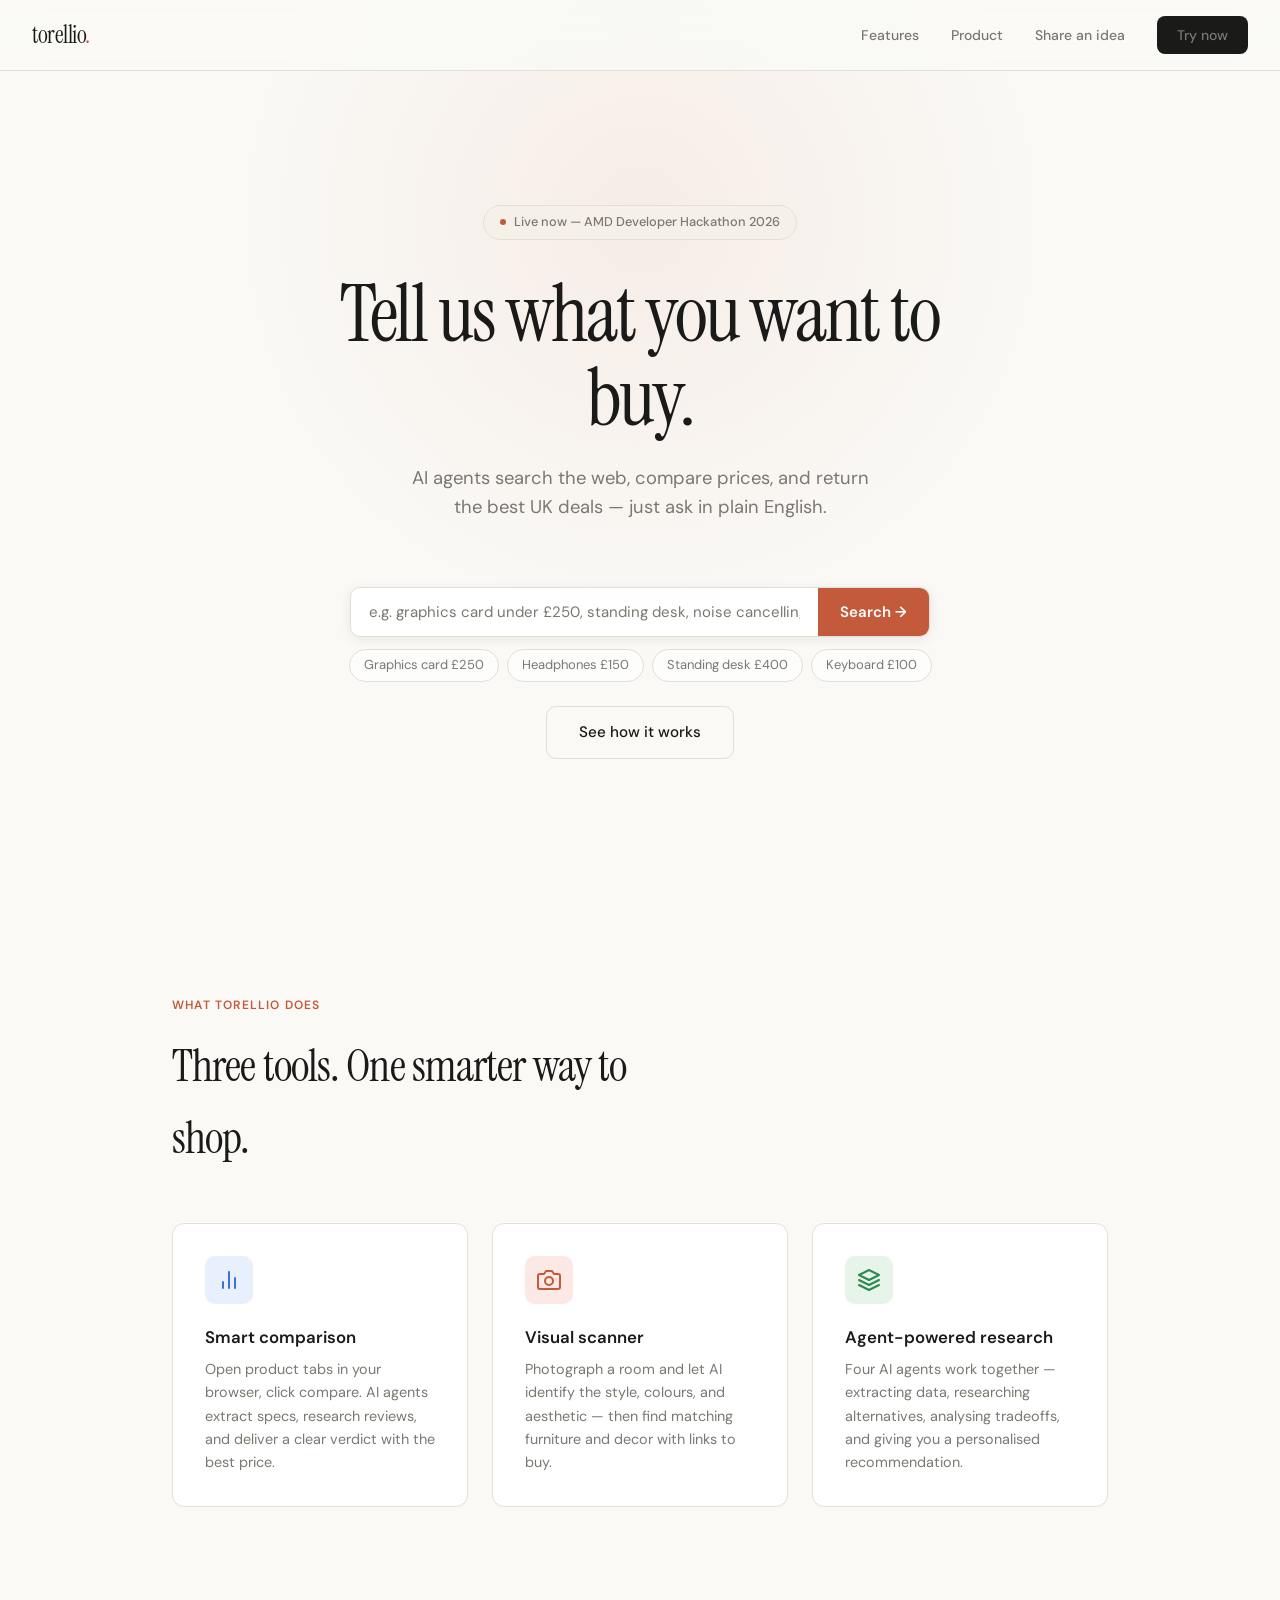
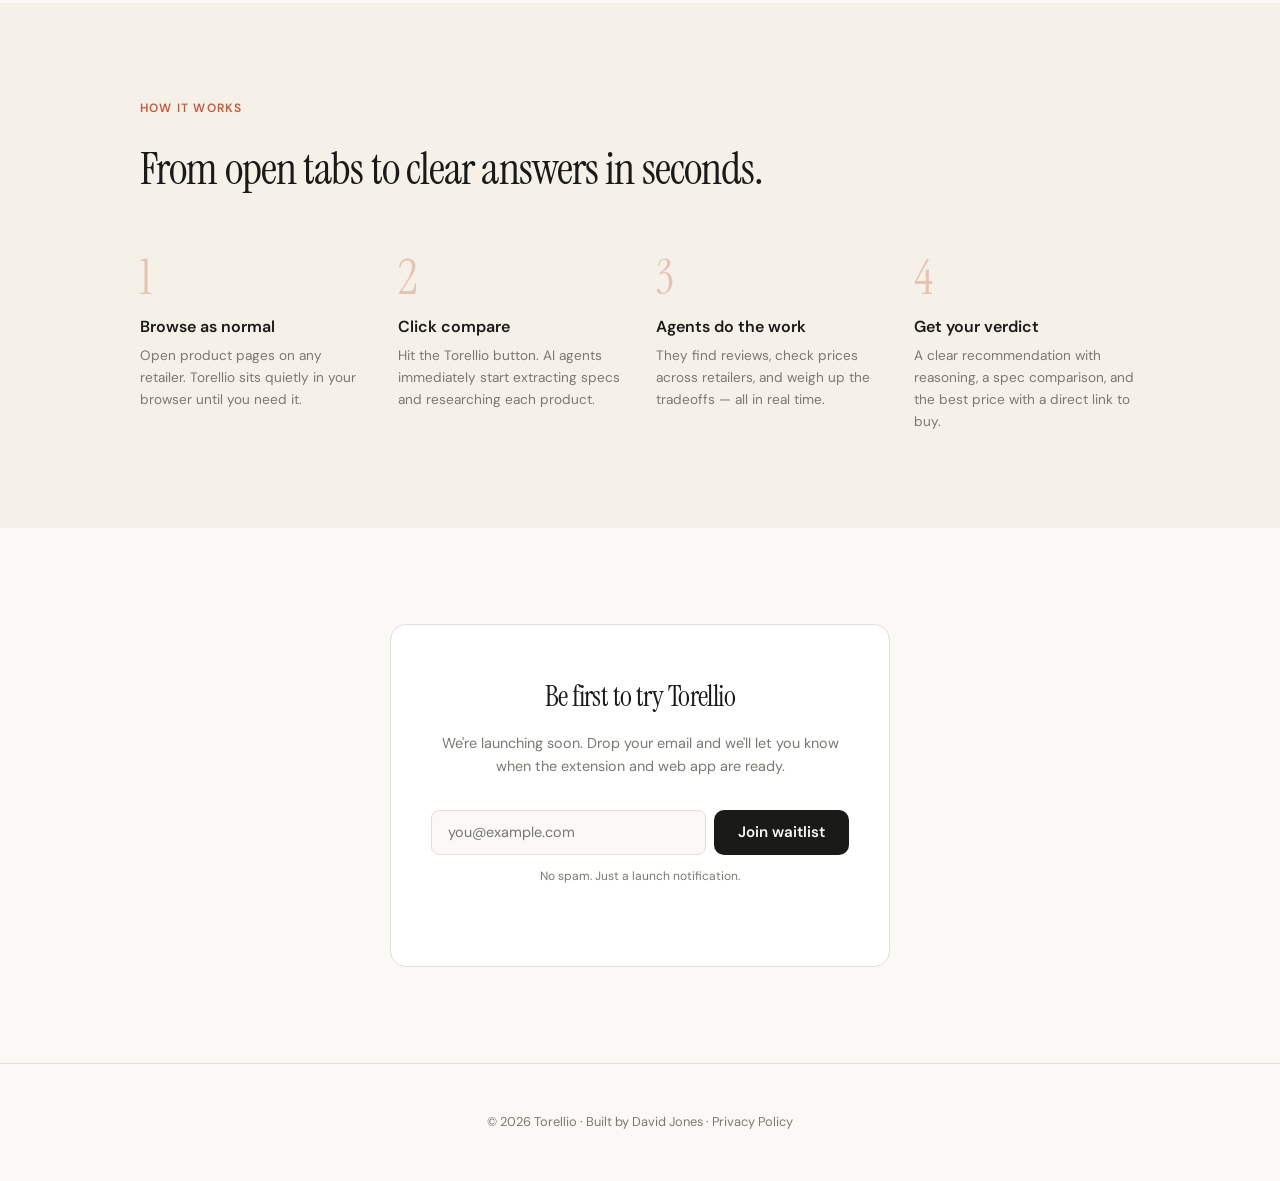
==== commit 169f55f3: "Add live chat search bar to hero, update nav CTA" ====
--- a/index.html
+++ b/index.html
@@ -5,6 +5,23 @@
 <meta name="viewport" content="width=device-width, initial-scale=1.0">
 <title>Torellio — Shop smarter with AI agents</title>
 <meta name="description" content="Torellio uses AI agents to compare products, find the best prices, and match items to your style. Browser extension and visual scanner.">
+
+<!-- OpenGraph -->
+<meta property="og:type" content="website" />
+<meta property="og:url" content="https://torellio.com/" />
+<meta property="og:title" content="Torellio — Shop smarter with AI agents" />
+<meta property="og:description" content="AI agents that research products, compare specs, find the best prices, and match items to your space — so you don't have to." />
+<meta property="og:image" content="https://torellio.com/og-image.png" />
+<meta property="og:locale" content="en_GB" />
+
+<!-- Twitter Card -->
+<meta name="twitter:card" content="summary_large_image" />
+<meta name="twitter:title" content="Torellio — Shop smarter with AI agents" />
+<meta name="twitter:description" content="AI agents that research products, compare specs, find the best prices, and match items to your space — so you don't have to." />
+<meta name="twitter:image" content="https://torellio.com/og-image.png" />
+
+<link rel="canonical" href="https://torellio.com/" />
+
 <link rel="preconnect" href="https://fonts.googleapis.com">
 <link rel="preconnect" href="https://fonts.gstatic.com" crossorigin>
 <link href="https://fonts.googleapis.com/css2?family=DM+Sans:ital,opsz,wght@0,9..40,400;0,9..40,500;0,9..40,600;0,9..40,700;1,9..40,400&family=Instrument+Serif:ital@0;1&display=swap" rel="stylesheet">
@@ -356,6 +373,40 @@
   .features,.how,.waitlist{padding:4rem 1.5rem}
   .waitlist-inner{padding:2rem 1.5rem}
 }
+
+/* ---- Hero search bar ---- */
+.hero-search{
+  display:flex;
+  max-width:580px;width:100%;margin:1.5rem auto 0.75rem;
+  background:#fff;border:1.5px solid var(--border);
+  border-radius:10px;overflow:hidden;
+  box-shadow:0 2px 12px rgba(26,26,24,0.08);
+}
+.hero-search input{
+  flex:1;padding:14px 18px;border:none;
+  font-family:'DM Sans',sans-serif;font-size:15px;color:var(--ink);
+  outline:none;background:transparent;min-width:0;
+}
+.hero-search input::placeholder{color:var(--muted)}
+.hero-search button{
+  padding:14px 22px;background:var(--accent);color:#fff;border:none;
+  font-family:'DM Sans',sans-serif;font-weight:600;font-size:15px;
+  cursor:pointer;transition:background 0.15s;white-space:nowrap;
+}
+.hero-search button:hover{background:#b04d32}
+.hero-examples{
+  display:flex;flex-wrap:wrap;gap:8px;justify-content:center;
+}
+.hero-ex-chip{
+  padding:5px 14px;background:rgba(255,255,255,0.7);
+  border:1px solid var(--border);border-radius:20px;
+  font-size:13px;color:var(--muted);cursor:pointer;transition:all 0.15s;
+}
+.hero-ex-chip:hover{border-color:var(--accent);color:var(--accent)}
+@media(max-width:600px){
+  .hero-search{flex-direction:column;border-radius:10px}
+  .hero-search button{border-radius:0 0 8px 8px;padding:12px}
+}
 </style>
 </head>
 <body>
@@ -366,19 +417,28 @@
     <a href="#features">Features</a>
     <a href="/product">Product</a>
     <a href="/ideas" class="nav-ideas">Share an idea</a>
-    <a href="#waitlist" class="nav-cta">Join waitlist</a>
+    <a href="/chat" class="nav-cta">Try now</a>
   </div>
 </nav>
 
 <section class="hero">
   <div class="badge">
     <span class="badge-dot"></span>
-    Coming soon — AMD Developer Hackathon 2026
-  </div>
-  <h1>Stop guessing. Start <em>knowing</em> what to buy.</h1>
-  <p>AI agents that research products, compare specs, find the best prices, and match items to your space — so you don't have to.</p>
-  <div class="hero-actions">
-    <a href="#waitlist" class="btn-primary">Join the waitlist</a>
+    Live now — AMD Developer Hackathon 2026
+  </div>
+  <h1>Tell us what you want to buy.</h1>
+  <p>AI agents search the web, compare prices, and return the best UK deals — just ask in plain English.</p>
+  <div class="hero-search">
+    <input type="text" id="hero-q" placeholder="e.g. graphics card under £250, standing desk, noise cancelling headphones…" autocomplete="off" />
+    <button onclick="heroSearch()">Search →</button>
+  </div>
+  <div class="hero-examples">
+    <span class="hero-ex-chip" onclick="setHeroQ('graphics card under £250')">Graphics card £250</span>
+    <span class="hero-ex-chip" onclick="setHeroQ('noise cancelling headphones under £150')">Headphones £150</span>
+    <span class="hero-ex-chip" onclick="setHeroQ('standing desk under £400')">Standing desk £400</span>
+    <span class="hero-ex-chip" onclick="setHeroQ('mechanical keyboard under £100')">Keyboard £100</span>
+  </div>
+  <div class="hero-actions" style="margin-top:1.5rem">
     <a href="#features" class="btn-secondary">See how it works</a>
   </div>
 </section>
@@ -590,6 +650,18 @@
   document.getElementById('inline-idea-form').style.display = 'none';
   document.getElementById('inline-idea-done').style.display = 'block';
 }
+
+function heroSearch() {
+  const q = document.getElementById('hero-q').value.trim();
+  window.location.href = q ? '/chat?q=' + encodeURIComponent(q) : '/chat';
+}
+function setHeroQ(text) {
+  document.getElementById('hero-q').value = text;
+  document.getElementById('hero-q').focus();
+}
+document.getElementById('hero-q').addEventListener('keydown', function(e) {
+  if (e.key === 'Enter') heroSearch();
+});
 </script>
 
 </body>
